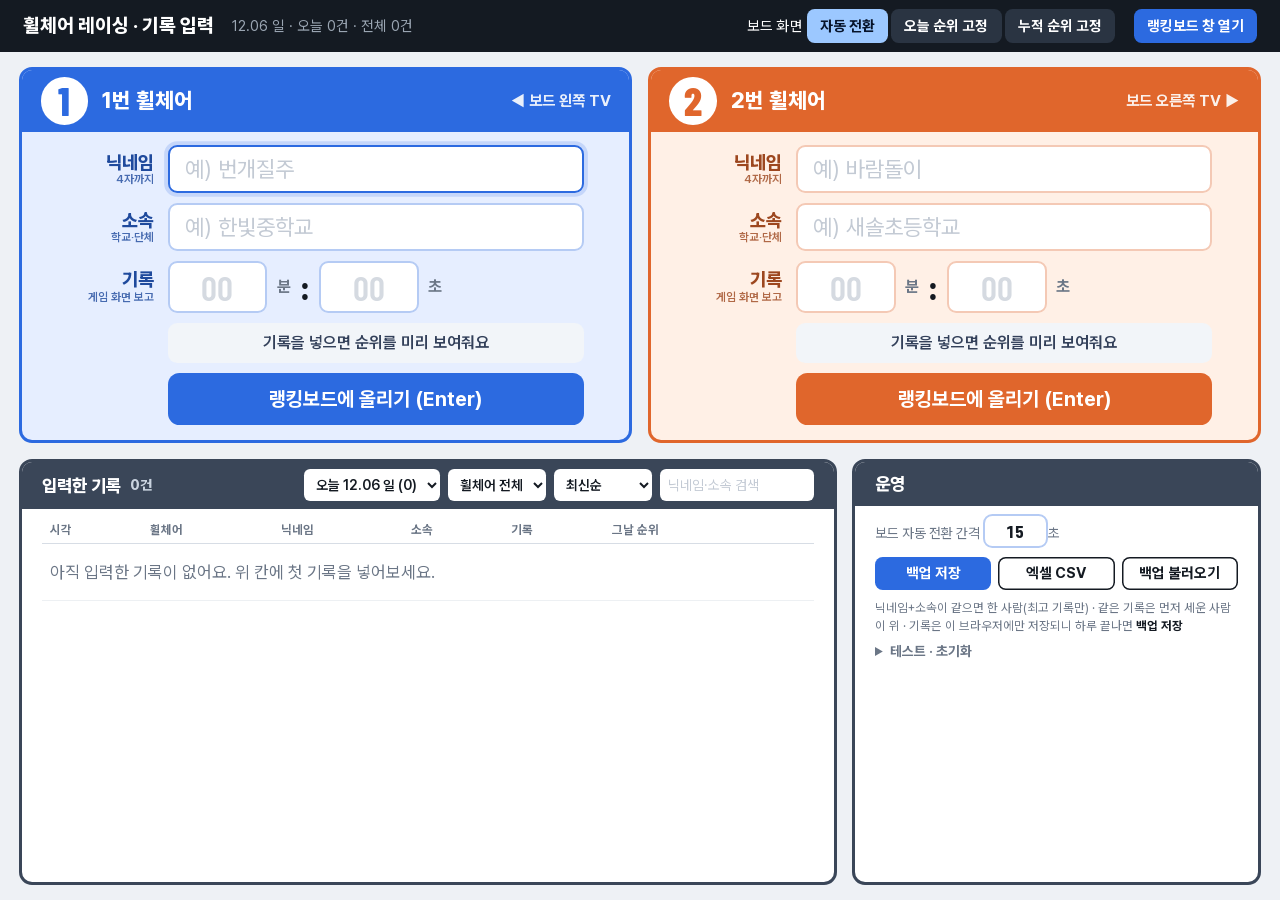
==== admin.html @ b9075573 "탭 아이콘 404 없앰 Co-Authored-By: Claude Opus 5.5 <noreply@anthropic.com>" ====
<!doctype html>
<html lang="ko"><head><meta charset="utf-8">
<meta name="viewport" content="width=device-width,initial-scale=1">
<title>휠체어 레이싱 기록 입력</title>
<link rel="icon" href="data:,">
<link rel="stylesheet" href="fonts/fonts.css">
<style>
/* 화면 크기에 따라 1rem이 커지고 작아짐: 1366×768 노트북에서 약 16px. 페이지는 스크롤 없이 한 화면, 기록 표만 안에서 스크롤 */
:root{--bg:#eef1f5;--card:#fff;--ink:#141a22;--dim:#6b7686;--line:#d7dde5;--blue:#2c6ae0;--l1:#2c6ae0;--l2:#e0662c;--red:#c0392b;--ok:#1f9d55}
html{font-size:clamp(10px,min(2.1vh,1.2vw),21px)}
*{box-sizing:border-box;margin:0;padding:0}
html,body{height:100%}
body{font-family:Pretendard,'Malgun Gothic',sans-serif;background:var(--bg);color:var(--ink);font-size:1rem;display:flex;flex-direction:column;overflow:hidden}
.num{font-family:'Barlow Condensed',sans-serif;font-variant-numeric:tabular-nums}
header{flex:none;background:#141a22;color:#fff;display:flex;flex-wrap:wrap;align-items:center;gap:.5rem 1.2rem;padding:.6rem 1.5rem}
header h1{font-size:1.25rem;font-weight:800;white-space:nowrap}
header .info{color:#9aa5b2;font-size:.95rem;white-space:nowrap}
header .sp{margin-left:auto}
button{font:inherit;cursor:pointer;border:0;border-radius:.5rem;padding:.5rem .85rem;font-weight:700;font-size:.95rem;white-space:nowrap}
button:focus-visible,input:focus-visible,summary:focus-visible{outline:3px solid #9cc8ff;outline-offset:2px}
.b-blue{background:var(--blue);color:#fff}.b-line{background:transparent;color:inherit;box-shadow:inset 0 0 0 1.5px currentColor}
.b-dark{background:#2a3442;color:#fff}.b-dark.on{background:#9cc8ff;color:#06132a}
.seg{display:inline-flex;gap:.25rem;align-items:center;font-size:.95rem;white-space:nowrap}
main{flex:1;min-height:0;width:100%;max-width:1700px;margin:0 auto;padding:1rem 1.25rem;display:grid;grid-template-rows:auto minmax(0,1fr);gap:1rem}
.lanes{display:grid;grid-template-columns:1fr 1fr;gap:1rem}
.lane{background:var(--tint);border-radius:.85rem;border:3px solid var(--c);overflow:hidden;padding-bottom:1rem}
.lane h2{padding:.45rem 1.2rem;background:var(--c);color:#fff;font-size:1.4rem;font-weight:800;display:flex;align-items:center;gap:.9rem}
.lane h2 .no{font-family:'Barlow Condensed';font-size:2.6rem;line-height:1;font-weight:800;width:3.1rem;height:3.1rem;border-radius:50%;background:#fff;color:var(--c);display:flex;align-items:center;justify-content:center;flex:none}
.lane h2 small{margin-left:auto;font-size:1rem;font-weight:700;opacity:.9;white-space:nowrap}
.body{max-width:36rem;margin:.9rem auto 0;padding:0 1.2rem;display:grid;gap:.65rem}
.f{display:grid;grid-template-columns:5.6rem minmax(0,1fr);align-items:center;gap:.9rem}
.f>label{font-size:1.2rem;font-weight:800;text-align:right;color:color-mix(in srgb,var(--c) 70%,#000);line-height:1.15}
.f>label small{display:block;font-size:.75rem;font-weight:600;opacity:.8}
input{font:inherit;width:100%;height:3.1rem;border:2px solid color-mix(in srgb,var(--c,#8899aa) 35%,#fff);border-radius:.6rem;padding:0 1rem;font-size:1.45rem;font-weight:700;background:#fff;color:var(--ink)}
input::placeholder{color:#c3cad4;font-weight:400;opacity:1}
.time input::placeholder{color:#d5dae1}
input:focus{outline:none;border-color:var(--c);box-shadow:0 0 0 .25rem color-mix(in srgb,var(--c) 18%,transparent)}
.time{display:flex;align-items:center;gap:.6rem}
.time input{width:6.5rem;height:3.4rem;text-align:center;font-family:'Barlow Condensed';font-size:2.3rem;padding:0}
.time em{font-style:normal;font-size:1.05rem;color:var(--dim);font-weight:700}
.time b{font-size:2.3rem;font-family:'Barlow Condensed'}
.pre,.go{margin-left:6.5rem}
.pre{min-height:2.6rem;display:flex;align-items:center;justify-content:center;text-align:center;border-radius:.6rem;padding:.35rem .9rem;font-size:1.05rem;font-weight:600;background:#f2f5f9;color:#33405a}
.pre.err{background:#fdecea;color:var(--red)}.pre.ok{background:#e7f6ed;color:var(--ok)}
.lane.editing{box-shadow:0 0 0 .3rem #f6c64f}
.lane .cancel{display:none;height:2.4rem;font-size:1rem;background:#fff;color:#33405a;box-shadow:inset 0 0 0 1.5px #9aa5b2;border-radius:.6rem;margin-left:6.5rem}
.lane.editing .cancel{display:block}
.go{height:3.4rem;font-size:1.3rem;background:var(--c);color:#fff;border-radius:.75rem}
.cols{display:grid;grid-template-columns:2fr 1fr;gap:1rem;min-height:0}
.card{background:var(--card);border:3px solid #3a4658;border-radius:.85rem;padding:0 1.3rem .9rem;min-height:0;display:flex;flex-direction:column;overflow:hidden}
.card h3{flex:none;font-size:1.15rem;font-weight:800;margin:0 -1.3rem .5rem;padding:.5rem 1.3rem;background:#3a4658;color:#fff;min-height:2.9rem;display:flex;flex-wrap:wrap;gap:.6rem;align-items:center}
.card h3 .cnt{color:#c9d3df}
.card h3 .b-line{color:#fff}
.filters select,.filters input{height:2.1rem;font-size:.9rem;font-weight:600;border:0;border-radius:.4rem;padding:0 .5rem;background:#fff;color:var(--ink);font-family:inherit}
.filters input{width:10rem;--c:var(--blue)}
.card h3 .sp{margin-left:auto;display:flex;gap:.5rem;flex-wrap:wrap}
.tw{flex:1;min-height:0;overflow:auto}
table{width:100%;border-collapse:collapse;font-size:1.1rem}
th{position:sticky;top:0;background:var(--card);font-size:.8rem;color:var(--dim);text-align:left;font-weight:700;padding:.35rem .5rem;border-bottom:1px solid var(--line)}
td{padding:.35rem .5rem;border-bottom:1px solid #edf0f3;white-space:nowrap}
td.t{font-family:'Barlow Condensed';font-size:1.6rem;font-weight:700;line-height:1.1}
td.empty{color:var(--dim);padding:1.2rem .5rem;white-space:normal}
.lane-tag{display:inline-block;color:#fff;border-radius:.3rem;padding:.05rem .5rem;font-size:.8rem;font-weight:800}
.lane-tag.l1{background:var(--l1)}.lane-tag.l2{background:var(--l2)}
td button{padding:.3rem .6rem;font-size:.85rem}
.del{color:var(--red);background:#fdecea}.edit{background:#eef2f8;color:#33405a}
.ops{overflow:auto}
.mini{font-size:.9rem;color:var(--dim);line-height:1.55}
.mini b{color:var(--ink)}
.mini p+p{margin-top:.5rem}
.rot{display:inline-block;width:4.2rem;height:2.2rem;font-size:1.15rem;padding:0 .5rem;text-align:center;--c:var(--blue)}
.file{display:inline-block;padding:.5rem .85rem;border-radius:.5rem;cursor:pointer;font-size:.95rem;font-weight:700;color:var(--ink)}
.red{color:var(--red)}
details{margin-top:.5rem}summary{cursor:pointer;font-weight:700;color:var(--dim);font-size:.9rem}
.danger{margin-top:.6rem;display:grid;grid-template-columns:repeat(auto-fit,minmax(7.5rem,1fr));gap:.45rem}
.danger>*{text-align:center}
.note{margin-top:.6rem;font-size:.8rem;line-height:1.45}
.toast{position:fixed;left:50%;bottom:1.5rem;transform:translateX(-50%);background:#141a22;color:#fff;padding:.75rem 1.25rem;border-radius:.6rem;font-weight:700;opacity:0;transition:opacity .2s;pointer-events:none;z-index:9}
.toast.on{opacity:1}
/* 좁은 화면(태블릿 세로·휴대폰)에서는 한 줄씩 쌓고 스크롤 허용 */
@media (max-width:760px){
  html{font-size:14px}
  body{overflow:auto;height:auto}
  main{display:block}
  .lanes,.cols{grid-template-columns:1fr}
  .cols{margin-top:1rem}
  .tw{max-height:60vh}
}
</style></head>
<body>
<header>
  <h1>휠체어 레이싱 · 기록 입력</h1>
  <span class="info" id="info"></span>
  <span class="sp"></span>
  <span class="seg">보드 화면
    <button class="b-dark" data-page="auto" type="button">자동 전환</button>
    <button class="b-dark" data-page="today" type="button">오늘 순위 고정</button>
    <button class="b-dark" data-page="total" type="button">누적 순위 고정</button>
  </span>
  <button class="b-blue" id="openBoard" type="button">랭킹보드 창 열기</button>
</header>
<main>
  <section class="lanes">
    <form class="lane" id="lane1" style="--c:var(--l1);--tint:#e6eeff" data-lane="1" autocomplete="off">
      <h2><span class="no">1</span>1번 휠체어 <small>◀ 보드 왼쪽 TV</small></h2>
      <div class="body">
      <div class="f"><label for="n1">닉네임<small>4자까지</small></label><input id="n1" name="nick" maxlength="4" placeholder="예) 번개질주"></div>
      <div class="f"><label for="o1">소속<small>학교·단체</small></label><input id="o1" name="org" maxlength="16" list="orgs" placeholder="예) 한빛중학교"></div>
      <div class="f"><label for="m1">기록<small>게임 화면 보고</small></label><div class="time"><input id="m1" name="min" inputmode="numeric" maxlength="2" placeholder="00"><em>분</em><b>:</b><input id="s1" name="sec" inputmode="numeric" maxlength="2" placeholder="00"><em>초</em></div></div>
      <div class="pre" id="p1">기록을 넣으면 순위를 미리 보여줘요</div>
      <button class="go" type="submit">랭킹보드에 올리기 (Enter)</button>
      <button class="cancel" type="button">수정 취소 (Esc)</button>
      </div>
    </form>
    <form class="lane" id="lane2" style="--c:var(--l2);--tint:#fff0e6" data-lane="2" autocomplete="off">
      <h2><span class="no">2</span>2번 휠체어 <small>보드 오른쪽 TV ▶</small></h2>
      <div class="body">
      <div class="f"><label for="n2">닉네임<small>4자까지</small></label><input id="n2" name="nick" maxlength="4" placeholder="예) 바람돌이"></div>
      <div class="f"><label for="o2">소속<small>학교·단체</small></label><input id="o2" name="org" maxlength="16" list="orgs" placeholder="예) 새솔초등학교"></div>
      <div class="f"><label for="m2">기록<small>게임 화면 보고</small></label><div class="time"><input id="m2" name="min" inputmode="numeric" maxlength="2" placeholder="00"><em>분</em><b>:</b><input id="s2" name="sec" inputmode="numeric" maxlength="2" placeholder="00"><em>초</em></div></div>
      <div class="pre" id="p2">기록을 넣으면 순위를 미리 보여줘요</div>
      <button class="go" type="submit">랭킹보드에 올리기 (Enter)</button>
      <button class="cancel" type="button">수정 취소 (Esc)</button>
      </div>
    </form>
  </section>
  <datalist id="orgs"></datalist>

  <section class="cols">
    <div class="card">
      <h3>입력한 기록 <span class="mini cnt" id="cnt"></span>
        <span class="sp filters">
          <select id="fDay" aria-label="날짜"></select>
          <select id="fLane" aria-label="휠체어"><option value="all">휠체어 전체</option><option value="1">1번</option><option value="2">2번</option></select>
          <select id="fSort" aria-label="정렬"><option value="new">최신순</option><option value="fast">빠른 기록순</option></select>
          <input id="fQ" type="search" placeholder="닉네임·소속 검색" aria-label="닉네임·소속 검색">
        </span></h3>
      <div class="tw"><table><thead><tr><th>시각</th><th>휠체어</th><th>닉네임</th><th>소속</th><th>기록</th><th>그날 순위</th><th></th></tr></thead><tbody id="tb"></tbody></table></div>
    </div>
    <div class="card ops">
      <h3>운영</h3>
      <p class="mini">보드 자동 전환 간격 <input id="rot" class="num rot" inputmode="numeric" aria-label="자동 전환 간격(초)">초</p>
      <div class="danger">
        <button class="b-blue" id="backup" type="button">백업 저장</button>
        <button class="b-line" id="csv" type="button">엑셀 CSV</button>
        <label class="b-line file">백업 불러오기<input type="file" id="restore" accept=".json" hidden></label>
      </div>
      <p class="mini note">닉네임+소속이 같으면 한 사람(최고 기록만) · 같은 기록은 먼저 세운 사람이 위 · 기록은 이 브라우저에만 저장되니 하루 끝나면 <b>백업 저장</b></p>
      <details><summary>테스트 · 초기화</summary>
        <div class="danger">
          <button class="b-line" id="sample" type="button">예시 기록 넣기</button>
          <button class="b-line red" id="wipe" type="button">전체 기록 삭제</button>
        </div>
      </details>
    </div>
  </section>
</main>
<div class="toast" id="toast"></div>
<script src="common.js?v=11131714"></script>
<script>
const $ = id => document.getElementById(id);
const esc = s => String(s ?? '').replace(/[&<>"]/g, c => ({ '&': '&amp;', '<': '&lt;', '>': '&gt;', '"': '&quot;' }[c]));

const F = { day: 'today', lane: 'all', sort: 'new', q: '' };
const toast = t => { const e = $('toast'); e.textContent = t; e.classList.add('on'); clearTimeout(e._t); e._t = setTimeout(() => e.classList.remove('on'), 2200); };
const uid = () => Date.now().toString(36) + Math.random().toString(36).slice(2, 7);

function readForm(f) {
  const nick = f.nick.value.trim(), org = f.org.value.trim();
  const mi = f.min.value.trim() === '' ? 0 : +f.min.value, se = f.sec.value.trim() === '' ? NaN : +f.sec.value;
  if (!nick) return { err: '닉네임을 넣어주세요' };
  if ([...nick].length > 4) return { err: '닉네임은 4자까지예요' };
  if (WR.isBad(nick) || WR.isBad(org)) return { err: '쓸 수 없는 말이 들어 있어요. 닉네임을 바꿔주세요' };
  if (!Number.isInteger(mi) || mi < 0 || mi > 59) return { err: '분은 0~59 숫자로 넣어주세요' };
  if (!Number.isInteger(se) || se < 0 || se > 59) return { err: '초는 0~59 숫자로 넣어주세요' };
  if (mi * 60 + se === 0) return { err: '기록이 0초예요. 다시 확인해주세요' };
  return { nick, org, sec: mi * 60 + se };
}
function preview(f) {
  const p = $('p' + f.dataset.lane), v = readForm(f);
  if (v.err || !f.sec.value) { p.className = 'pre'; p.textContent = f.sec.value && v.err ? v.err : '기록을 넣으면 순위를 미리 보여줘요'; if (f.sec.value && v.err) p.className = 'pre err'; return; }
  const rs = WR.load().filter(r => r.id !== f.dataset.edit), tmp = { id: '_', lane: +f.dataset.lane, nick: v.nick, org: v.org, sec: v.sec, ts: Date.now() };
  const tl = WR.rank(WR.todayRecs(rs.concat(tmp))), pl = WR.placeOf(tl, tmp), b = tl[pl - 1];
  p.className = 'pre';
  p.innerHTML = `${WR.fmt(v.sec)} → 오늘 <b>${pl}위</b>` + (b.id !== '_' ? ` (이 사람 오늘 최고 ${WR.fmt(b.sec)} 유지)` : pl === 1 ? ' · <b>새 1위!</b>' : ` · 1위까지 ${v.sec - tl[0].sec}초`);
}
function submit(f) {
  const v = readForm(f), p = $('p' + f.dataset.lane);
  if (v.err) { p.className = 'pre err'; p.textContent = v.err; return; }
  let rs = WR.load();
  if (f.dataset.edit) {
    const r = rs.find(x => x.id === f.dataset.edit);
    if (r) Object.assign(r, { nick: v.nick, org: v.org, sec: v.sec, lane: +f.dataset.lane });
    endEdit(f); WR.save(rs); toast('기록을 고쳤어요');
  } else {
    const rec = { id: uid(), lane: +f.dataset.lane, nick: v.nick, org: v.org, sec: v.sec, ts: Date.now() };
    rs.push(rec); WR.save(rs, { newId: rec.id });
    const pl = WR.placeOf(WR.rank(WR.todayRecs(rs)), rec);
    toast(`${f.dataset.lane}번 휠체어 · ${v.nick} ${WR.fmt(v.sec)} 올림 (오늘 ${pl}위)`);
  }
  f.reset(); p.className = 'pre ok'; p.textContent = '올렸어요. 다음 도전자를 입력하세요'; f.nick.focus();
  draw();
}
function endEdit(f) {
  delete f.dataset.edit; f.classList.remove('editing');
  f.querySelector('.go').textContent = '랭킹보드에 올리기 (Enter)';
}
function cancelEdit(f) {
  endEdit(f); f.reset(); const p = $('p' + f.dataset.lane); p.className = 'pre'; p.textContent = '수정을 취소했어요'; f.nick.focus();
}
document.querySelectorAll('form.lane').forEach(f => {
  f.addEventListener('submit', e => { e.preventDefault(); submit(f); });
  f.querySelector('.cancel').addEventListener('click', () => cancelEdit(f));
  f.addEventListener('keydown', e => { if (e.key === 'Escape' && f.dataset.edit) cancelEdit(f); });
  f.addEventListener('input', e => {
    if (e.target.name === 'min' || e.target.name === 'sec') e.target.value = e.target.value.replace(/\D/g, '');
    if (e.target.name === 'min' && e.target.value.length === 2) f.sec.focus();
    preview(f);
  });
});

function draw() {
  const rs = WR.load(), td = WR.todayRecs(rs), tl = WR.rank(td);
  $('info').textContent = `${WR.dayLabel(Date.now())} · 오늘 ${td.length}건 · 전체 ${rs.length}건`;
  // 날짜 목록(기록이 있는 날 + 오늘)
  const days = [...new Set(rs.map(r => WR.dayKey(r.ts)).concat(WR.today()))].sort().reverse();
  const sel = $('fDay'), keep = F.day;
  sel.innerHTML = `<option value="all">전체 날짜 (${rs.length})</option>` + days.map(k => {
    const n = rs.filter(r => WR.dayKey(r.ts) === k).length, ts = rs.find(r => WR.dayKey(r.ts) === k)?.ts || Date.now();
    return `<option value="${k === WR.today() ? 'today' : k}">${k === WR.today() ? '오늘 ' : ''}${WR.dayLabel(ts)} (${n})</option>`;
  }).join('');
  sel.value = [...sel.options].some(o => o.value === keep) ? keep : 'today'; F.day = sel.value;
  const dayOf = F.day === 'today' ? WR.today() : F.day, q = F.q.replace(/\s+/g, '').toLowerCase();
  let show = rs.filter(r => (F.day === 'all' || WR.dayKey(r.ts) === dayOf) && (F.lane === 'all' || r.lane === +F.lane) &&
    (!q || (r.nick + r.org).replace(/\s+/g, '').toLowerCase().includes(q)));
  show.sort(F.sort === 'fast' ? (a, b) => a.sec - b.sec || a.ts - b.ts : (a, b) => b.ts - a.ts);
  $('cnt').textContent = `${show.length}건`;
  const dayRank = {};
  const rankOf = r => { const k = WR.dayKey(r.ts); const l = dayRank[k] || (dayRank[k] = WR.rank(rs.filter(x => WR.dayKey(x.ts) === k)));
    const b = l.find(x => WR.personKey(x) === WR.personKey(r)); return b && b.id === r.id ? WR.placeOf(l, r) + '위' : '–'; };
  $('tb').innerHTML = show.map(r => {
    const d = new Date(r.ts), pl = rankOf(r);
    return `<tr><td>${F.day === 'all' ? WR.dayLabel(r.ts) + ' ' : ''}${WR.pad(d.getHours())}:${WR.pad(d.getMinutes())}</td>
      <td><span class="lane-tag l${r.lane}">${r.lane}번</span></td><td>${esc(r.nick)}</td><td>${esc(r.org)}</td>
      <td class="t">${WR.fmt(r.sec)}</td><td>${pl}</td>
      <td><button class="edit" data-e="${r.id}" type="button">수정</button> <button class="del" data-d="${r.id}" type="button">삭제</button></td></tr>`;
  }).join('') || `<tr><td colspan="7" class="empty">${rs.length ? '조건에 맞는 기록이 없어요.' : '아직 입력한 기록이 없어요. 위 칸에 첫 기록을 넣어보세요.'}</td></tr>`;
  $('orgs').innerHTML = [...new Set(rs.map(r => r.org).filter(Boolean))].map(o => `<option value="${esc(o)}">`).join('');
  const s = WR.settings();
  document.querySelectorAll('[data-page]').forEach(b => b.classList.toggle('on', b.dataset.page === s.page));
  if (document.activeElement !== $('rot')) $('rot').value = s.rotate;
}
$('tb').addEventListener('click', e => {
  const d = e.target.dataset.d, ed = e.target.dataset.e;
  if (d) {
    const r = WR.load().find(x => x.id === d);
    if (r && confirm(`${r.nick} ${WR.fmt(r.sec)} 기록을 지울까요?`)) { WR.save(WR.load().filter(x => x.id !== d)); toast('지웠어요'); draw(); }
  }
  if (ed) {
    const r = WR.load().find(x => x.id === ed); if (!r) return;
    const f = $('lane' + r.lane); f.dataset.edit = r.id; f.classList.add('editing');
    f.nick.value = r.nick; f.org.value = r.org; f.min.value = WR.pad(Math.floor(r.sec / 60)); f.sec.value = WR.pad(r.sec % 60);
    f.querySelector('.go').textContent = '고친 내용 저장 (Enter)'; preview(f); f.nick.focus();
  }
});
$('fDay').onchange = e => { F.day = e.target.value; draw(); };
$('fLane').onchange = e => { F.lane = e.target.value; draw(); };
$('fSort').onchange = e => { F.sort = e.target.value; draw(); };
$('fQ').oninput = e => { F.q = e.target.value; draw(); };
document.querySelectorAll('[data-page]').forEach(b => b.onclick = () => { const s = WR.settings(); s.page = b.dataset.page; WR.saveSettings(s); draw(); });
$('rot').addEventListener('change', () => { const s = WR.settings(); s.rotate = Math.min(120, Math.max(5, parseInt($('rot').value) || 15)); WR.saveSettings(s); draw(); });
$('openBoard').onclick = () => {
  window.__boardWin = window.open('board.html?v=' + Date.now(), 'wr_board', 'popup,width=540,height=960');
  toast(window.__boardWin ? '보드 창을 세로 TV로 옮긴 뒤 화면을 두 번 클릭하면 전체 화면이 돼요'
    : '팝업이 막혔어요. 주소창 오른쪽 팝업 차단 표시에서 허용한 뒤 다시 눌러주세요');
};
function download(name, text, type) {
  const a = document.createElement('a'); a.href = URL.createObjectURL(new Blob(['﻿' + text], { type })); a.download = name; a.click(); setTimeout(() => URL.revokeObjectURL(a.href), 2000);
}
const stamp = () => { const d = new Date(); return `${d.getMonth() + 1}${WR.pad(d.getDate())}_${WR.pad(d.getHours())}${WR.pad(d.getMinutes())}`; };
$('backup').onclick = () => download(`휠체어레이싱_백업_${stamp()}.json`, JSON.stringify(WR.load()), 'application/json');
$('csv').onclick = () => {
  const rows = [['날짜', '시각', '휠체어', '닉네임', '소속', '기록', '기록(초)']].concat(WR.load().sort((a, b) => a.ts - b.ts).map(r => {
    const d = new Date(r.ts); return [WR.dayKey(r.ts), WR.pad(d.getHours()) + ':' + WR.pad(d.getMinutes()), r.lane + '번', r.nick, r.org, WR.fmt(r.sec), r.sec];
  }));
  download(`휠체어레이싱_기록_${stamp()}.csv`, rows.map(r => r.map(c => `"${String(c).replace(/"/g, '""')}"`).join(',')).join('\r\n'), 'text/csv');
};
$('restore').onchange = e => {
  const file = e.target.files[0]; if (!file) return;
  file.text().then(t => {
    const data = JSON.parse(t.replace(/^﻿/, ''));
    if (!Array.isArray(data)) throw 0;
    const cur = WR.load(), ids = new Set(cur.map(r => r.id)), add = data.filter(r => r && r.id && !ids.has(r.id));
    WR.save(cur.concat(add)); toast(`${add.length}건을 불러왔어요 (겹치는 기록은 건너뜀)`); draw();
  }).catch(() => toast('백업 파일을 읽지 못했어요'));
  e.target.value = '';
};
$('sample').onclick = () => {
  const names = [['질주본능', '한빛중학교', 92], ['바람돌이', '새솔초등학교', 94], ['불꽃바퀴', '푸른고등학교', 95], ['김민준', '한빛중학교', 97], ['달려라', '은하초등학교', 98], ['번개맨', '푸른고등학교', 100], ['끝까지', '새솔초등학교', 102], ['로켓바퀴', '한빛중학교', 104], ['이서연', '다온중학교', 106], ['한계돌파', '은하초등학교', 109], ['무한질주', '다온중학교', 89, 1], ['하늘질주', '은하초등학교', 91, 2]];
  const now = Date.now(), rs = WR.load();
  names.forEach(([n, o, s, back], i) => rs.push({ id: uid() + i, lane: i % 2 + 1, nick: n, org: o, sec: s, ts: back ? now - back * 86400000 : now - (names.length - i) * 180000 }));
  WR.save(rs); toast('예시 기록을 넣었어요'); draw();
};
$('wipe').onclick = () => { if (confirm('모든 날짜의 기록을 지울까요? 되돌릴 수 없어요. 먼저 백업 저장을 권해요.')) { WR.save([]); toast('전체 기록을 지웠어요'); draw(); } };
WR.on(() => draw());
setInterval(draw, 30000);
draw(); $('n1').focus();
</script>
</body></html>
---- fonts/fonts.css ----
@font-face {
  font-family: 'Barlow Condensed';
  font-style: italic;
  font-weight: 700;
  font-display: swap;
  src: url(BarlowCondensed-700i.woff2) format('woff2');
  unicode-range: U+0000-00FF, U+0131, U+0152-0153, U+02BB-02BC, U+02C6, U+02DA, U+02DC, U+0304, U+0308, U+0329, U+2000-206F, U+20AC, U+2122, U+2191, U+2193, U+2212, U+2215, U+FEFF, U+FFFD;
}
@font-face {
  font-family: 'Barlow Condensed';
  font-style: italic;
  font-weight: 800;
  font-display: swap;
  src: url(BarlowCondensed-800i.woff2) format('woff2');
  unicode-range: U+0000-00FF, U+0131, U+0152-0153, U+02BB-02BC, U+02C6, U+02DA, U+02DC, U+0304, U+0308, U+0329, U+2000-206F, U+20AC, U+2122, U+2191, U+2193, U+2212, U+2215, U+FEFF, U+FFFD;
}
@font-face {
  font-family: 'Barlow Condensed';
  font-style: italic;
  font-weight: 900;
  font-display: swap;
  src: url(BarlowCondensed-900i.woff2) format('woff2');
  unicode-range: U+0000-00FF, U+0131, U+0152-0153, U+02BB-02BC, U+02C6, U+02DA, U+02DC, U+0304, U+0308, U+0329, U+2000-206F, U+20AC, U+2122, U+2191, U+2193, U+2212, U+2215, U+FEFF, U+FFFD;
}
@font-face {
  font-family: 'Barlow Condensed';
  font-style: normal;
  font-weight: 600;
  font-display: swap;
  src: url(BarlowCondensed-600.woff2) format('woff2');
  unicode-range: U+0000-00FF, U+0131, U+0152-0153, U+02BB-02BC, U+02C6, U+02DA, U+02DC, U+0304, U+0308, U+0329, U+2000-206F, U+20AC, U+2122, U+2191, U+2193, U+2212, U+2215, U+FEFF, U+FFFD;
}
@font-face {
  font-family: 'Barlow Condensed';
  font-style: normal;
  font-weight: 700;
  font-display: swap;
  src: url(BarlowCondensed-700.woff2) format('woff2');
  unicode-range: U+0000-00FF, U+0131, U+0152-0153, U+02BB-02BC, U+02C6, U+02DA, U+02DC, U+0304, U+0308, U+0329, U+2000-206F, U+20AC, U+2122, U+2191, U+2193, U+2212, U+2215, U+FEFF, U+FFFD;
}
@font-face {
  font-family: 'Barlow Condensed';
  font-style: normal;
  font-weight: 800;
  font-display: swap;
  src: url(BarlowCondensed-800.woff2) format('woff2');
  unicode-range: U+0000-00FF, U+0131, U+0152-0153, U+02BB-02BC, U+02C6, U+02DA, U+02DC, U+0304, U+0308, U+0329, U+2000-206F, U+20AC, U+2122, U+2191, U+2193, U+2212, U+2215, U+FEFF, U+FFFD;
}
@font-face {
  font-family: 'Montserrat';
  font-style: italic;
  font-weight: 800;
  font-display: swap;
  src: url(Montserrat-800i.woff2) format('woff2');
  unicode-range: U+0000-00FF, U+0131, U+0152-0153, U+02BB-02BC, U+02C6, U+02DA, U+02DC, U+0304, U+0308, U+0329, U+2000-206F, U+20AC, U+2122, U+2191, U+2193, U+2212, U+2215, U+FEFF, U+FFFD;
}
@font-face {
  font-family: 'Montserrat';
  font-style: italic;
  font-weight: 900;
  font-display: swap;
  src: url(Montserrat-900i.woff2) format('woff2');
  unicode-range: U+0000-00FF, U+0131, U+0152-0153, U+02BB-02BC, U+02C6, U+02DA, U+02DC, U+0304, U+0308, U+0329, U+2000-206F, U+20AC, U+2122, U+2191, U+2193, U+2212, U+2215, U+FEFF, U+FFFD;
}
@font-face{font-family:'Pretendard';font-weight:45 920;font-style:normal;font-display:swap;src:url(PretendardVariable.woff2) format('woff2-variations')}
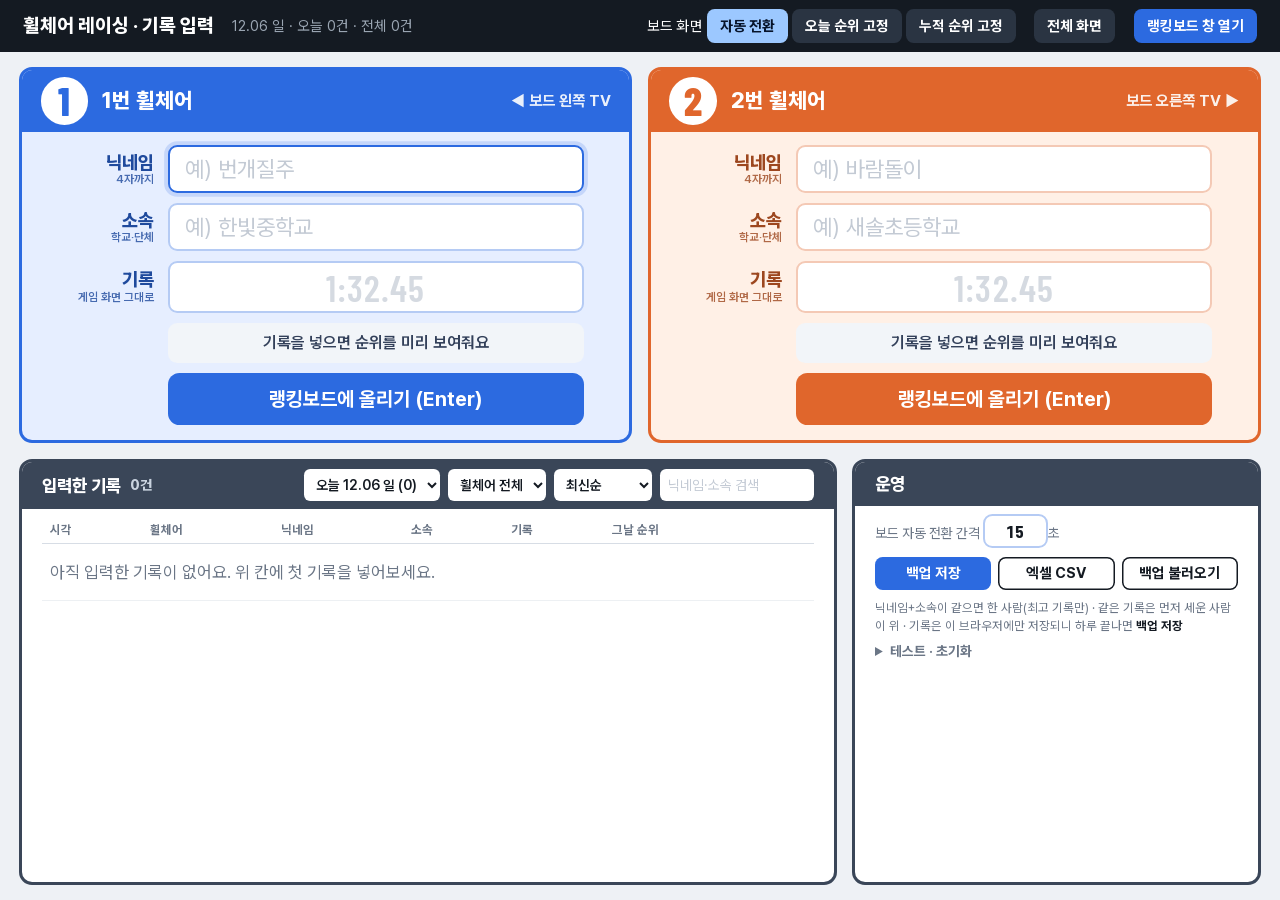
==== commit 54e4730d: "기록을 한 칸에 통째로 입력(소수점 지원: 1:32.45·92.45 등), 보드 한 번 클릭하면 전체 화면·입력 화면 전체 화면 버튼 Co-Authored-By: Claude Op" ====
--- a/admin.html
+++ b/admin.html
@@ -36,7 +36,7 @@
 .time input::placeholder{color:#d5dae1}
 input:focus{outline:none;border-color:var(--c);box-shadow:0 0 0 .25rem color-mix(in srgb,var(--c) 18%,transparent)}
 .time{display:flex;align-items:center;gap:.6rem}
-.time input{width:6.5rem;height:3.4rem;text-align:center;font-family:'Barlow Condensed';font-size:2.3rem;padding:0}
+.time input{width:100%;height:3.4rem;text-align:center;font-family:'Barlow Condensed';font-size:2.4rem;padding:0;letter-spacing:.03em}
 .time em{font-style:normal;font-size:1.05rem;color:var(--dim);font-weight:700}
 .time b{font-size:2.3rem;font-family:'Barlow Condensed'}
 .pre,.go{margin-left:6.5rem}
@@ -97,6 +97,7 @@
     <button class="b-dark" data-page="today" type="button">오늘 순위 고정</button>
     <button class="b-dark" data-page="total" type="button">누적 순위 고정</button>
   </span>
+  <button class="b-dark" id="fsAdmin" type="button">전체 화면</button>
   <button class="b-blue" id="openBoard" type="button">랭킹보드 창 열기</button>
 </header>
 <main>
@@ -106,7 +107,7 @@
       <div class="body">
       <div class="f"><label for="n1">닉네임<small>4자까지</small></label><input id="n1" name="nick" maxlength="4" placeholder="예) 번개질주"></div>
       <div class="f"><label for="o1">소속<small>학교·단체</small></label><input id="o1" name="org" maxlength="16" list="orgs" placeholder="예) 한빛중학교"></div>
-      <div class="f"><label for="m1">기록<small>게임 화면 보고</small></label><div class="time"><input id="m1" name="min" inputmode="numeric" maxlength="2" placeholder="00"><em>분</em><b>:</b><input id="s1" name="sec" inputmode="numeric" maxlength="2" placeholder="00"><em>초</em></div></div>
+      <div class="f"><label for="t1">기록<small>게임 화면 그대로</small></label><div class="time"><input id="t1" name="time" inputmode="decimal" maxlength="10" placeholder="1:32.45"></div></div>
       <div class="pre" id="p1">기록을 넣으면 순위를 미리 보여줘요</div>
       <button class="go" type="submit">랭킹보드에 올리기 (Enter)</button>
       <button class="cancel" type="button">수정 취소 (Esc)</button>
@@ -117,7 +118,7 @@
       <div class="body">
       <div class="f"><label for="n2">닉네임<small>4자까지</small></label><input id="n2" name="nick" maxlength="4" placeholder="예) 바람돌이"></div>
       <div class="f"><label for="o2">소속<small>학교·단체</small></label><input id="o2" name="org" maxlength="16" list="orgs" placeholder="예) 새솔초등학교"></div>
-      <div class="f"><label for="m2">기록<small>게임 화면 보고</small></label><div class="time"><input id="m2" name="min" inputmode="numeric" maxlength="2" placeholder="00"><em>분</em><b>:</b><input id="s2" name="sec" inputmode="numeric" maxlength="2" placeholder="00"><em>초</em></div></div>
+      <div class="f"><label for="t2">기록<small>게임 화면 그대로</small></label><div class="time"><input id="t2" name="time" inputmode="decimal" maxlength="10" placeholder="1:32.45"></div></div>
       <div class="pre" id="p2">기록을 넣으면 순위를 미리 보여줘요</div>
       <button class="go" type="submit">랭킹보드에 올리기 (Enter)</button>
       <button class="cancel" type="button">수정 취소 (Esc)</button>
@@ -156,7 +157,7 @@
   </section>
 </main>
 <div class="toast" id="toast"></div>
-<script src="common.js?v=11131714"></script>
+<script src="common.js?v=11171915"></script>
 <script>
 const $ = id => document.getElementById(id);
 const esc = s => String(s ?? '').replace(/[&<>"]/g, c => ({ '&': '&amp;', '<': '&lt;', '>': '&gt;', '"': '&quot;' }[c]));
@@ -167,22 +168,21 @@
 
 function readForm(f) {
   const nick = f.nick.value.trim(), org = f.org.value.trim();
-  const mi = f.min.value.trim() === '' ? 0 : +f.min.value, se = f.sec.value.trim() === '' ? NaN : +f.sec.value;
+  const tm = WR.parseTime(f.time.value);
   if (!nick) return { err: '닉네임을 넣어주세요' };
   if ([...nick].length > 4) return { err: '닉네임은 4자까지예요' };
   if (WR.isBad(nick) || WR.isBad(org)) return { err: '쓸 수 없는 말이 들어 있어요. 닉네임을 바꿔주세요' };
-  if (!Number.isInteger(mi) || mi < 0 || mi > 59) return { err: '분은 0~59 숫자로 넣어주세요' };
-  if (!Number.isInteger(se) || se < 0 || se > 59) return { err: '초는 0~59 숫자로 넣어주세요' };
-  if (mi * 60 + se === 0) return { err: '기록이 0초예요. 다시 확인해주세요' };
-  return { nick, org, sec: mi * 60 + se };
+  if (tm.err) return { err: tm.err };
+  return { nick, org, sec: tm.sec, dp: tm.dp };
 }
 function preview(f) {
   const p = $('p' + f.dataset.lane), v = readForm(f);
-  if (v.err || !f.sec.value) { p.className = 'pre'; p.textContent = f.sec.value && v.err ? v.err : '기록을 넣으면 순위를 미리 보여줘요'; if (f.sec.value && v.err) p.className = 'pre err'; return; }
-  const rs = WR.load().filter(r => r.id !== f.dataset.edit), tmp = { id: '_', lane: +f.dataset.lane, nick: v.nick, org: v.org, sec: v.sec, ts: Date.now() };
+  if (v.err || !f.time.value.trim()) { p.className = 'pre'; p.textContent = f.time.value.trim() && v.err ? v.err : '기록을 넣으면 순위를 미리 보여줘요'; if (f.time.value.trim() && v.err) p.className = 'pre err'; return; }
+  const rs = WR.load().filter(r => r.id !== f.dataset.edit), tmp = { id: '_', lane: +f.dataset.lane, nick: v.nick, org: v.org, sec: v.sec, dp: v.dp, ts: Date.now() };
+  const d = Math.max(WR.dp(), v.dp);
   const tl = WR.rank(WR.todayRecs(rs.concat(tmp))), pl = WR.placeOf(tl, tmp), b = tl[pl - 1];
   p.className = 'pre';
-  p.innerHTML = `${WR.fmt(v.sec)} → 오늘 <b>${pl}위</b>` + (b.id !== '_' ? ` (이 사람 오늘 최고 ${WR.fmt(b.sec)} 유지)` : pl === 1 ? ' · <b>새 1위!</b>' : ` · 1위까지 ${v.sec - tl[0].sec}초`);
+  p.innerHTML = `<b>${WR.fmt(v.sec, d)}</b> → 오늘 <b>${pl}위</b>` + (b.id !== '_' ? ` (이 사람 오늘 최고 ${WR.fmt(b.sec, d)} 유지)` : pl === 1 ? ' · <b>새 1위!</b>' : ` · 1위까지 ${WR.secs(v.sec - tl[0].sec, d)}`);
 }
 function submit(f) {
   const v = readForm(f), p = $('p' + f.dataset.lane);
@@ -190,13 +190,13 @@
   let rs = WR.load();
   if (f.dataset.edit) {
     const r = rs.find(x => x.id === f.dataset.edit);
-    if (r) Object.assign(r, { nick: v.nick, org: v.org, sec: v.sec, lane: +f.dataset.lane });
+    if (r) Object.assign(r, { nick: v.nick, org: v.org, sec: v.sec, dp: v.dp, lane: +f.dataset.lane });
     endEdit(f); WR.save(rs); toast('기록을 고쳤어요');
   } else {
-    const rec = { id: uid(), lane: +f.dataset.lane, nick: v.nick, org: v.org, sec: v.sec, ts: Date.now() };
+    const rec = { id: uid(), lane: +f.dataset.lane, nick: v.nick, org: v.org, sec: v.sec, dp: v.dp, ts: Date.now() };
     rs.push(rec); WR.save(rs, { newId: rec.id });
     const pl = WR.placeOf(WR.rank(WR.todayRecs(rs)), rec);
-    toast(`${f.dataset.lane}번 휠체어 · ${v.nick} ${WR.fmt(v.sec)} 올림 (오늘 ${pl}위)`);
+    toast(`${f.dataset.lane}번 휠체어 · ${v.nick} ${WR.fmt(v.sec, Math.max(WR.dp(), v.dp))} 올림 (오늘 ${pl}위)`);
   }
   f.reset(); p.className = 'pre ok'; p.textContent = '올렸어요. 다음 도전자를 입력하세요'; f.nick.focus();
   draw();
@@ -213,8 +213,7 @@
   f.querySelector('.cancel').addEventListener('click', () => cancelEdit(f));
   f.addEventListener('keydown', e => { if (e.key === 'Escape' && f.dataset.edit) cancelEdit(f); });
   f.addEventListener('input', e => {
-    if (e.target.name === 'min' || e.target.name === 'sec') e.target.value = e.target.value.replace(/\D/g, '');
-    if (e.target.name === 'min' && e.target.value.length === 2) f.sec.focus();
+    if (e.target.name === 'time') e.target.value = e.target.value.replace(/[^\d:.,분초：]/g, '');
     preview(f);
   });
 });
@@ -259,7 +258,7 @@
   if (ed) {
     const r = WR.load().find(x => x.id === ed); if (!r) return;
     const f = $('lane' + r.lane); f.dataset.edit = r.id; f.classList.add('editing');
-    f.nick.value = r.nick; f.org.value = r.org; f.min.value = WR.pad(Math.floor(r.sec / 60)); f.sec.value = WR.pad(r.sec % 60);
+    f.nick.value = r.nick; f.org.value = r.org; f.time.value = WR.fmt(r.sec, r.dp || 0);
     f.querySelector('.go').textContent = '고친 내용 저장 (Enter)'; preview(f); f.nick.focus();
   }
 });
@@ -269,6 +268,8 @@
 $('fQ').oninput = e => { F.q = e.target.value; draw(); };
 document.querySelectorAll('[data-page]').forEach(b => b.onclick = () => { const s = WR.settings(); s.page = b.dataset.page; WR.saveSettings(s); draw(); });
 $('rot').addEventListener('change', () => { const s = WR.settings(); s.rotate = Math.min(120, Math.max(5, parseInt($('rot').value) || 15)); WR.saveSettings(s); draw(); });
+$('fsAdmin').onclick = () => { try { document.fullscreenElement ? document.exitFullscreen() : document.documentElement.requestFullscreen(); } catch (e) {} };
+document.addEventListener('fullscreenchange', () => { $('fsAdmin').textContent = document.fullscreenElement ? '전체 화면 끄기' : '전체 화면'; });
 $('openBoard').onclick = () => {
   window.__boardWin = window.open('board.html?v=' + Date.now(), 'wr_board', 'popup,width=540,height=960');
   toast(window.__boardWin ? '보드 창을 세로 TV로 옮긴 뒤 화면을 두 번 클릭하면 전체 화면이 돼요'
@@ -280,8 +281,12 @@
 const stamp = () => { const d = new Date(); return `${d.getMonth() + 1}${WR.pad(d.getDate())}_${WR.pad(d.getHours())}${WR.pad(d.getMinutes())}`; };
 $('backup').onclick = () => download(`휠체어레이싱_백업_${stamp()}.json`, JSON.stringify(WR.load()), 'application/json');
 $('csv').onclick = () => {
-  const rows = [['날짜', '시각', '휠체어', '닉네임', '소속', '기록', '기록(초)']].concat(WR.load().sort((a, b) => a.ts - b.ts).map(r => {
-    const d = new Date(r.ts); return [WR.dayKey(r.ts), WR.pad(d.getHours()) + ':' + WR.pad(d.getMinutes()), r.lane + '번', r.nick, r.org, WR.fmt(r.sec), r.sec];
+  // 순위는 보드와 같은 규칙(같은 사람은 최고 기록만, 같은 기록은 먼저 세운 사람이 위). 그 사람의 최고 기록 줄에만 표시
+  const all = WR.load(), dayLists = {}, total = WR.rank(all);
+  const placeIn = (list, r) => { const b = list.find(x => WR.personKey(x) === WR.personKey(r)); return b && b.id === r.id ? WR.placeOf(list, r) : ''; };
+  const rows = [['날짜', '시각', '휠체어', '닉네임', '소속', '기록', '기록(초)', '그날 순위', '누적 순위']].concat(all.sort((a, b) => a.ts - b.ts).map(r => {
+    const k = WR.dayKey(r.ts), dl = dayLists[k] || (dayLists[k] = WR.rank(all.filter(x => WR.dayKey(x.ts) === k)));
+    const d = new Date(r.ts); return [k, WR.pad(d.getHours()) + ':' + WR.pad(d.getMinutes()), r.lane + '번', r.nick, r.org, '="' + WR.fmt(r.sec) + '"', r.sec, placeIn(dl, r), placeIn(total, r)];
   }));
   download(`휠체어레이싱_기록_${stamp()}.csv`, rows.map(r => r.map(c => `"${String(c).replace(/"/g, '""')}"`).join(',')).join('\r\n'), 'text/csv');
 };
@@ -298,7 +303,7 @@
 $('sample').onclick = () => {
   const names = [['질주본능', '한빛중학교', 92], ['바람돌이', '새솔초등학교', 94], ['불꽃바퀴', '푸른고등학교', 95], ['김민준', '한빛중학교', 97], ['달려라', '은하초등학교', 98], ['번개맨', '푸른고등학교', 100], ['끝까지', '새솔초등학교', 102], ['로켓바퀴', '한빛중학교', 104], ['이서연', '다온중학교', 106], ['한계돌파', '은하초등학교', 109], ['무한질주', '다온중학교', 89, 1], ['하늘질주', '은하초등학교', 91, 2]];
   const now = Date.now(), rs = WR.load();
-  names.forEach(([n, o, s, back], i) => rs.push({ id: uid() + i, lane: i % 2 + 1, nick: n, org: o, sec: s, ts: back ? now - back * 86400000 : now - (names.length - i) * 180000 }));
+  names.forEach(([n, o, s, back], i) => rs.push({ id: uid() + i, lane: i % 2 + 1, nick: n, org: o, sec: s + ((i * 37) % 100) / 100, dp: 2, ts: back ? now - back * 86400000 : now - (names.length - i) * 180000 }));
   WR.save(rs); toast('예시 기록을 넣었어요'); draw();
 };
 $('wipe').onclick = () => { if (confirm('모든 날짜의 기록을 지울까요? 되돌릴 수 없어요. 먼저 백업 저장을 권해요.')) { WR.save([]); toast('전체 기록을 지웠어요'); draw(); } };
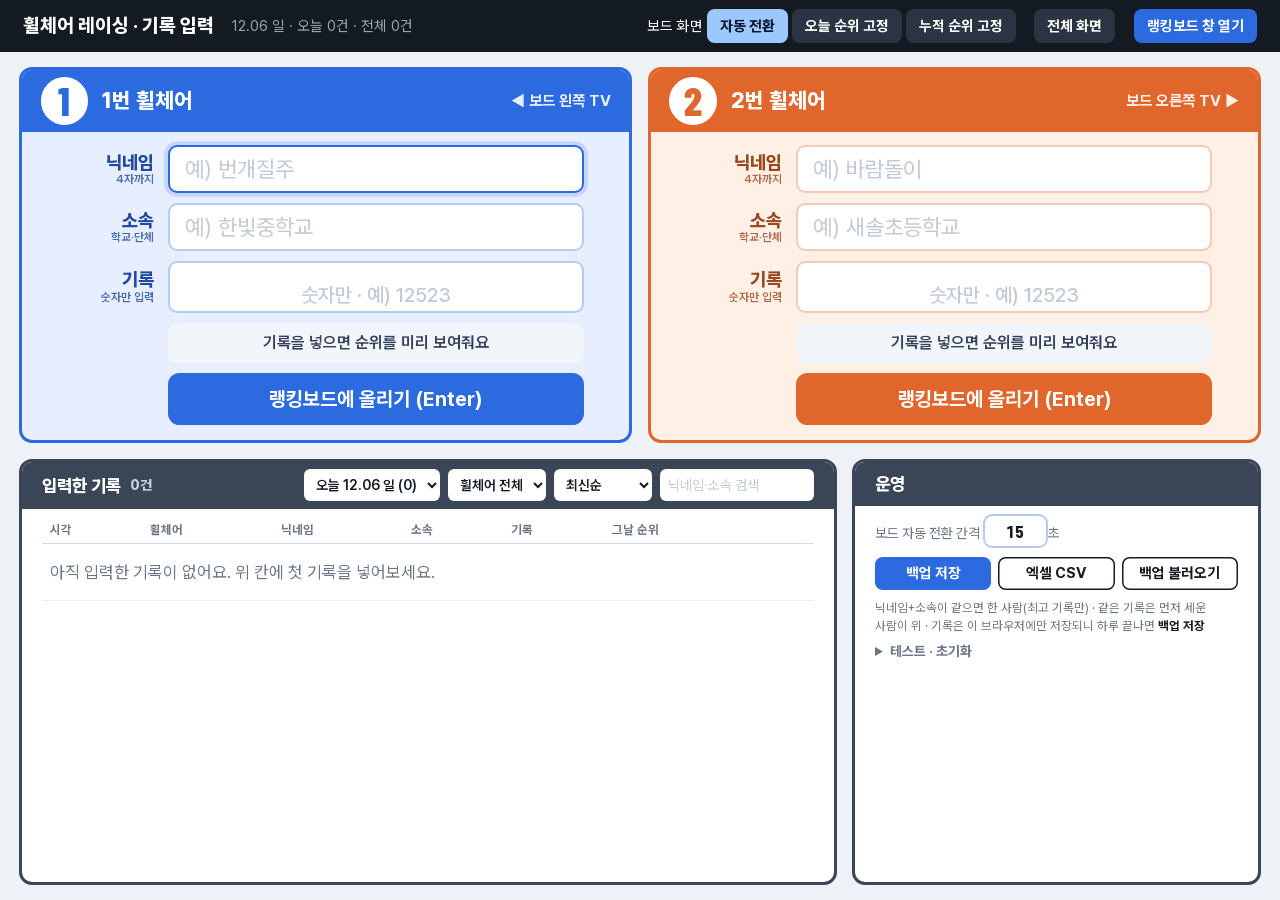
==== commit 7c459264: "기록 숫자만 입력(12523 → 1:25.23), 글자가 단어 중간에서 줄바꿈되지 않게 Co-Authored-By: Claude Opus 5.5 <noreply@anthropic." ====
--- a/admin.html
+++ b/admin.html
@@ -10,7 +10,7 @@
 html{font-size:clamp(10px,min(2.1vh,1.2vw),21px)}
 *{box-sizing:border-box;margin:0;padding:0}
 html,body{height:100%}
-body{font-family:Pretendard,'Malgun Gothic',sans-serif;background:var(--bg);color:var(--ink);font-size:1rem;display:flex;flex-direction:column;overflow:hidden}
+body{word-break:keep-all;overflow-wrap:break-word;font-family:Pretendard,'Malgun Gothic',sans-serif;background:var(--bg);color:var(--ink);font-size:1rem;display:flex;flex-direction:column;overflow:hidden}
 .num{font-family:'Barlow Condensed',sans-serif;font-variant-numeric:tabular-nums}
 header{flex:none;background:#141a22;color:#fff;display:flex;flex-wrap:wrap;align-items:center;gap:.5rem 1.2rem;padding:.6rem 1.5rem}
 header h1{font-size:1.25rem;font-weight:800;white-space:nowrap}
@@ -33,7 +33,7 @@
 .f>label small{display:block;font-size:.75rem;font-weight:600;opacity:.8}
 input{font:inherit;width:100%;height:3.1rem;border:2px solid color-mix(in srgb,var(--c,#8899aa) 35%,#fff);border-radius:.6rem;padding:0 1rem;font-size:1.45rem;font-weight:700;background:#fff;color:var(--ink)}
 input::placeholder{color:#c3cad4;font-weight:400;opacity:1}
-.time input::placeholder{color:#d5dae1}
+.time input::placeholder{color:#c3cad4;font-family:Pretendard,sans-serif;font-size:1.3rem;font-weight:500;letter-spacing:0}
 input:focus{outline:none;border-color:var(--c);box-shadow:0 0 0 .25rem color-mix(in srgb,var(--c) 18%,transparent)}
 .time{display:flex;align-items:center;gap:.6rem}
 .time input{width:100%;height:3.4rem;text-align:center;font-family:'Barlow Condensed';font-size:2.4rem;padding:0;letter-spacing:.03em}
@@ -107,7 +107,7 @@
       <div class="body">
       <div class="f"><label for="n1">닉네임<small>4자까지</small></label><input id="n1" name="nick" maxlength="4" placeholder="예) 번개질주"></div>
       <div class="f"><label for="o1">소속<small>학교·단체</small></label><input id="o1" name="org" maxlength="16" list="orgs" placeholder="예) 한빛중학교"></div>
-      <div class="f"><label for="t1">기록<small>게임 화면 그대로</small></label><div class="time"><input id="t1" name="time" inputmode="decimal" maxlength="10" placeholder="1:32.45"></div></div>
+      <div class="f"><label for="t1">기록<small>숫자만 입력</small></label><div class="time"><input id="t1" name="time" inputmode="decimal" maxlength="10" placeholder="숫자만 · 예) 12523"></div></div>
       <div class="pre" id="p1">기록을 넣으면 순위를 미리 보여줘요</div>
       <button class="go" type="submit">랭킹보드에 올리기 (Enter)</button>
       <button class="cancel" type="button">수정 취소 (Esc)</button>
@@ -118,7 +118,7 @@
       <div class="body">
       <div class="f"><label for="n2">닉네임<small>4자까지</small></label><input id="n2" name="nick" maxlength="4" placeholder="예) 바람돌이"></div>
       <div class="f"><label for="o2">소속<small>학교·단체</small></label><input id="o2" name="org" maxlength="16" list="orgs" placeholder="예) 새솔초등학교"></div>
-      <div class="f"><label for="t2">기록<small>게임 화면 그대로</small></label><div class="time"><input id="t2" name="time" inputmode="decimal" maxlength="10" placeholder="1:32.45"></div></div>
+      <div class="f"><label for="t2">기록<small>숫자만 입력</small></label><div class="time"><input id="t2" name="time" inputmode="decimal" maxlength="10" placeholder="숫자만 · 예) 12523"></div></div>
       <div class="pre" id="p2">기록을 넣으면 순위를 미리 보여줘요</div>
       <button class="go" type="submit">랭킹보드에 올리기 (Enter)</button>
       <button class="cancel" type="button">수정 취소 (Esc)</button>
@@ -157,7 +157,7 @@
   </section>
 </main>
 <div class="toast" id="toast"></div>
-<script src="common.js?v=11171915"></script>
+<script src="common.js?v=11171924"></script>
 <script>
 const $ = id => document.getElementById(id);
 const esc = s => String(s ?? '').replace(/[&<>"]/g, c => ({ '&': '&amp;', '<': '&lt;', '>': '&gt;', '"': '&quot;' }[c]));
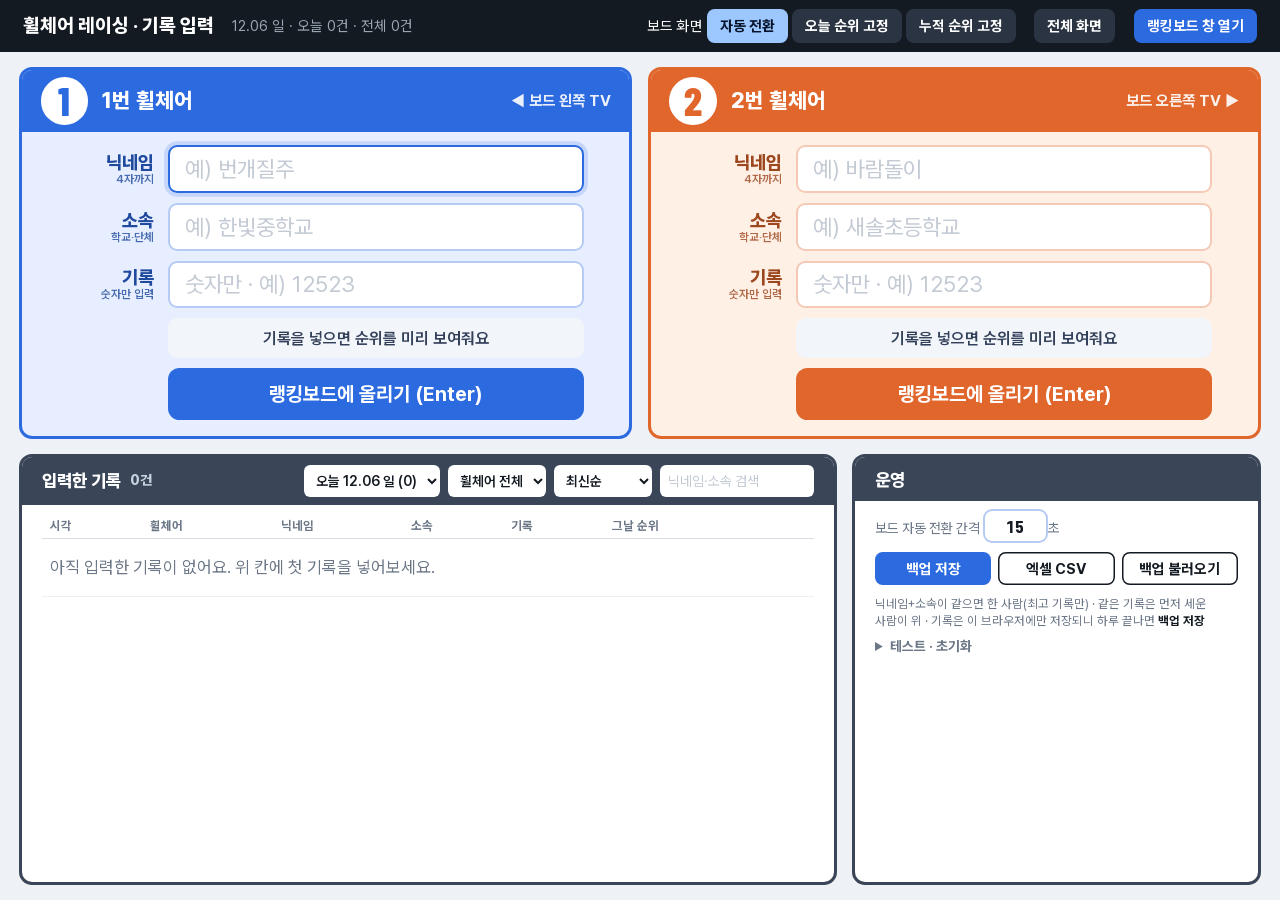
==== commit 47d10d0f: "기록 칸 예시 글자를 다른 칸과 같은 위치·크기로 Co-Authored-By: Claude Opus 5.5 <noreply@anthropic.com>" ====
--- a/admin.html
+++ b/admin.html
@@ -33,10 +33,11 @@
 .f>label small{display:block;font-size:.75rem;font-weight:600;opacity:.8}
 input{font:inherit;width:100%;height:3.1rem;border:2px solid color-mix(in srgb,var(--c,#8899aa) 35%,#fff);border-radius:.6rem;padding:0 1rem;font-size:1.45rem;font-weight:700;background:#fff;color:var(--ink)}
 input::placeholder{color:#c3cad4;font-weight:400;opacity:1}
-.time input::placeholder{color:#c3cad4;font-family:Pretendard,sans-serif;font-size:1.3rem;font-weight:500;letter-spacing:0}
+.time input::placeholder{color:#c3cad4;font-weight:400;letter-spacing:0;opacity:1}
+.time input:placeholder-shown{font-family:Pretendard,"Malgun Gothic",sans-serif;font-size:1.45rem;font-weight:700}
 input:focus{outline:none;border-color:var(--c);box-shadow:0 0 0 .25rem color-mix(in srgb,var(--c) 18%,transparent)}
 .time{display:flex;align-items:center;gap:.6rem}
-.time input{width:100%;height:3.4rem;text-align:center;font-family:'Barlow Condensed';font-size:2.4rem;padding:0;letter-spacing:.03em}
+.time input{width:100%;height:3.1rem;text-align:left;font-family:'Barlow Condensed';font-size:2.2rem;padding:0 1rem;letter-spacing:.03em}
 .time em{font-style:normal;font-size:1.05rem;color:var(--dim);font-weight:700}
 .time b{font-size:2.3rem;font-family:'Barlow Condensed'}
 .pre,.go{margin-left:6.5rem}
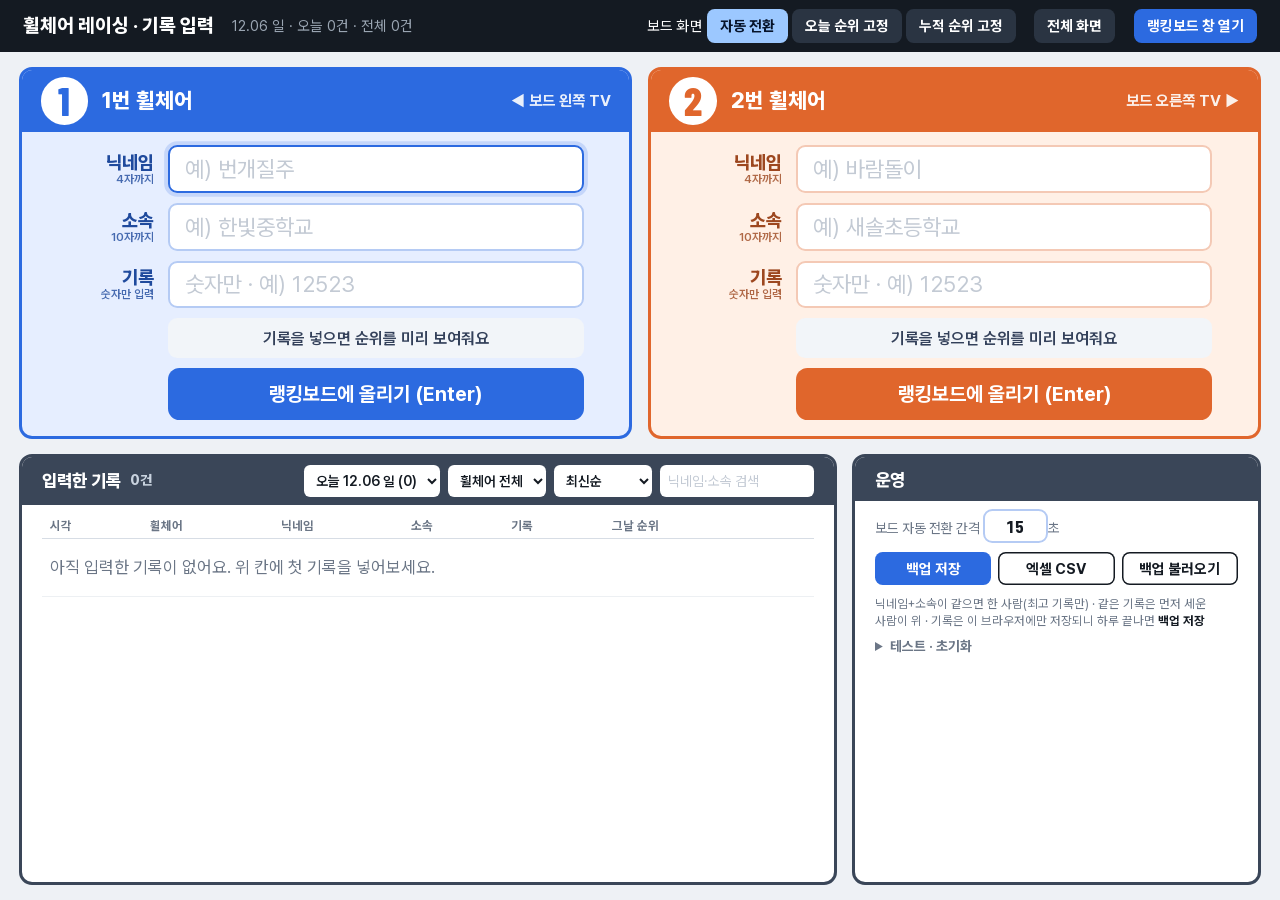
==== commit 3d9fd50d: "소속 10자까지: 보드에서 긴 소속은 글자 크기를 줄여 표시, 1위 닉네임·기록 폭 재배분 Co-Authored-By: Claude Opus 5.5 <noreply@anthropi" ====
--- a/admin.html
+++ b/admin.html
@@ -107,7 +107,7 @@
       <h2><span class="no">1</span>1번 휠체어 <small>◀ 보드 왼쪽 TV</small></h2>
       <div class="body">
       <div class="f"><label for="n1">닉네임<small>4자까지</small></label><input id="n1" name="nick" maxlength="4" placeholder="예) 번개질주"></div>
-      <div class="f"><label for="o1">소속<small>학교·단체</small></label><input id="o1" name="org" maxlength="16" list="orgs" placeholder="예) 한빛중학교"></div>
+      <div class="f"><label for="o1">소속<small>10자까지</small></label><input id="o1" name="org" maxlength="10" list="orgs" placeholder="예) 한빛중학교"></div>
       <div class="f"><label for="t1">기록<small>숫자만 입력</small></label><div class="time"><input id="t1" name="time" inputmode="decimal" maxlength="10" placeholder="숫자만 · 예) 12523"></div></div>
       <div class="pre" id="p1">기록을 넣으면 순위를 미리 보여줘요</div>
       <button class="go" type="submit">랭킹보드에 올리기 (Enter)</button>
@@ -118,7 +118,7 @@
       <h2><span class="no">2</span>2번 휠체어 <small>보드 오른쪽 TV ▶</small></h2>
       <div class="body">
       <div class="f"><label for="n2">닉네임<small>4자까지</small></label><input id="n2" name="nick" maxlength="4" placeholder="예) 바람돌이"></div>
-      <div class="f"><label for="o2">소속<small>학교·단체</small></label><input id="o2" name="org" maxlength="16" list="orgs" placeholder="예) 새솔초등학교"></div>
+      <div class="f"><label for="o2">소속<small>10자까지</small></label><input id="o2" name="org" maxlength="10" list="orgs" placeholder="예) 새솔초등학교"></div>
       <div class="f"><label for="t2">기록<small>숫자만 입력</small></label><div class="time"><input id="t2" name="time" inputmode="decimal" maxlength="10" placeholder="숫자만 · 예) 12523"></div></div>
       <div class="pre" id="p2">기록을 넣으면 순위를 미리 보여줘요</div>
       <button class="go" type="submit">랭킹보드에 올리기 (Enter)</button>
@@ -158,7 +158,7 @@
   </section>
 </main>
 <div class="toast" id="toast"></div>
-<script src="common.js?v=11171924"></script>
+<script src="common.js?v=11180855"></script>
 <script>
 const $ = id => document.getElementById(id);
 const esc = s => String(s ?? '').replace(/[&<>"]/g, c => ({ '&': '&amp;', '<': '&lt;', '>': '&gt;', '"': '&quot;' }[c]));
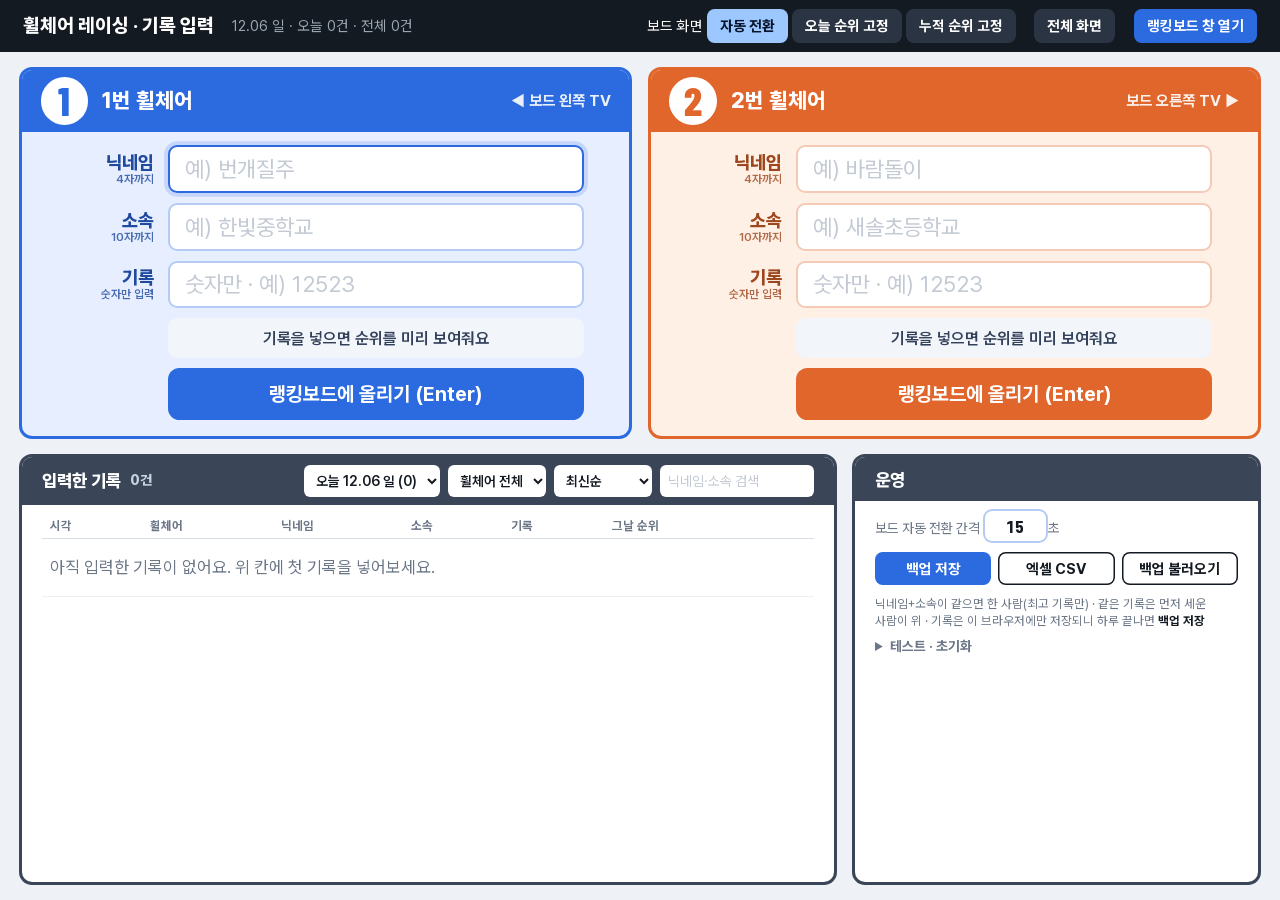
==== commit de1c2cd7: "전체 점검 반영: 1위와 차이 +0.87 형식, 소속 칸 넓힘, 아래 띠 문구, 글꼴 로드 후 1위 폭 다시 맞춤, 기록 표 머리 고정 보정 Co-Authored-By: Claud" ====
--- a/admin.html
+++ b/admin.html
@@ -57,7 +57,7 @@
 .card h3 .sp{margin-left:auto;display:flex;gap:.5rem;flex-wrap:wrap}
 .tw{flex:1;min-height:0;overflow:auto}
 table{width:100%;border-collapse:collapse;font-size:1.1rem}
-th{position:sticky;top:0;background:var(--card);font-size:.8rem;color:var(--dim);text-align:left;font-weight:700;padding:.35rem .5rem;border-bottom:1px solid var(--line)}
+th{position:sticky;top:0;z-index:2;background:var(--card);font-size:.8rem;color:var(--dim);text-align:left;font-weight:700;padding:.35rem .5rem;border-bottom:1px solid var(--line)}
 td{padding:.35rem .5rem;border-bottom:1px solid #edf0f3;white-space:nowrap}
 td.t{font-family:'Barlow Condensed';font-size:1.6rem;font-weight:700;line-height:1.1}
 td.empty{color:var(--dim);padding:1.2rem .5rem;white-space:normal}
@@ -158,7 +158,7 @@
   </section>
 </main>
 <div class="toast" id="toast"></div>
-<script src="common.js?v=11180855"></script>
+<script src="common.js?v=11180915"></script>
 <script>
 const $ = id => document.getElementById(id);
 const esc = s => String(s ?? '').replace(/[&<>"]/g, c => ({ '&': '&amp;', '<': '&lt;', '>': '&gt;', '"': '&quot;' }[c]));
